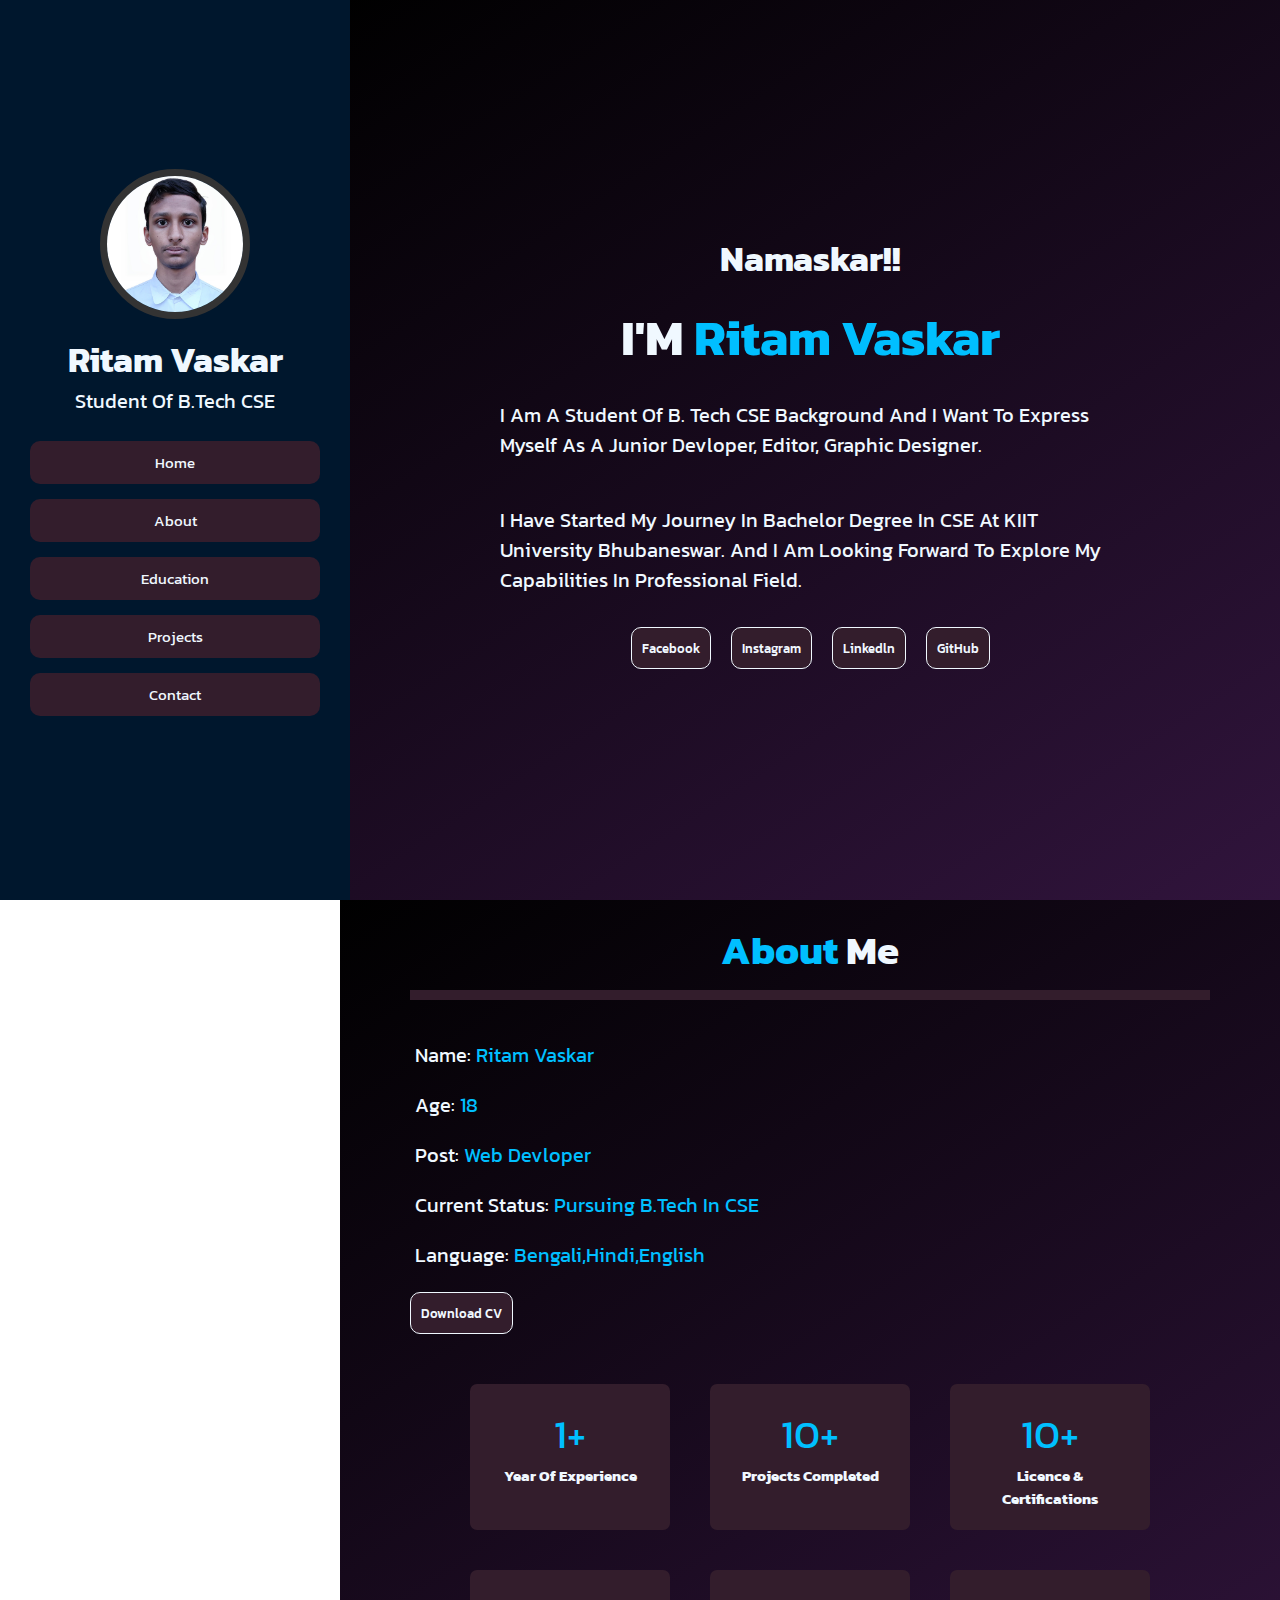
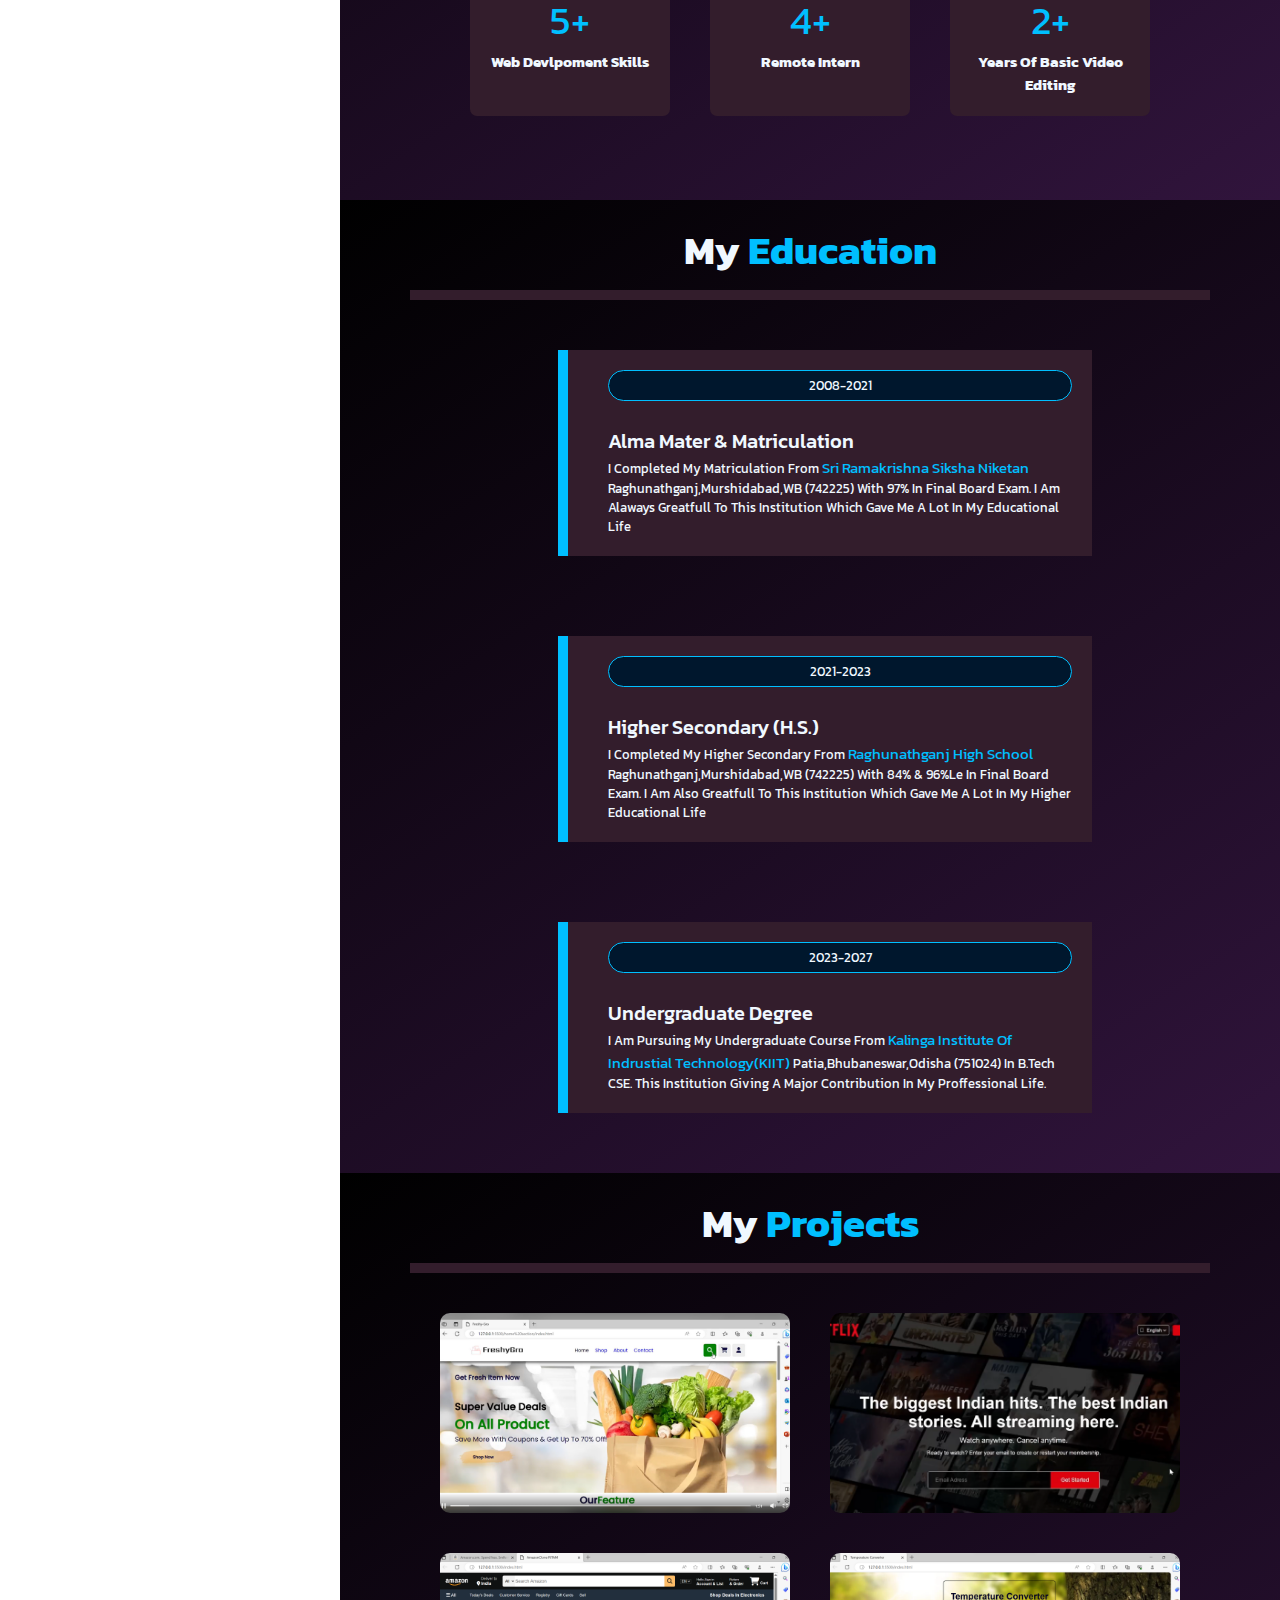
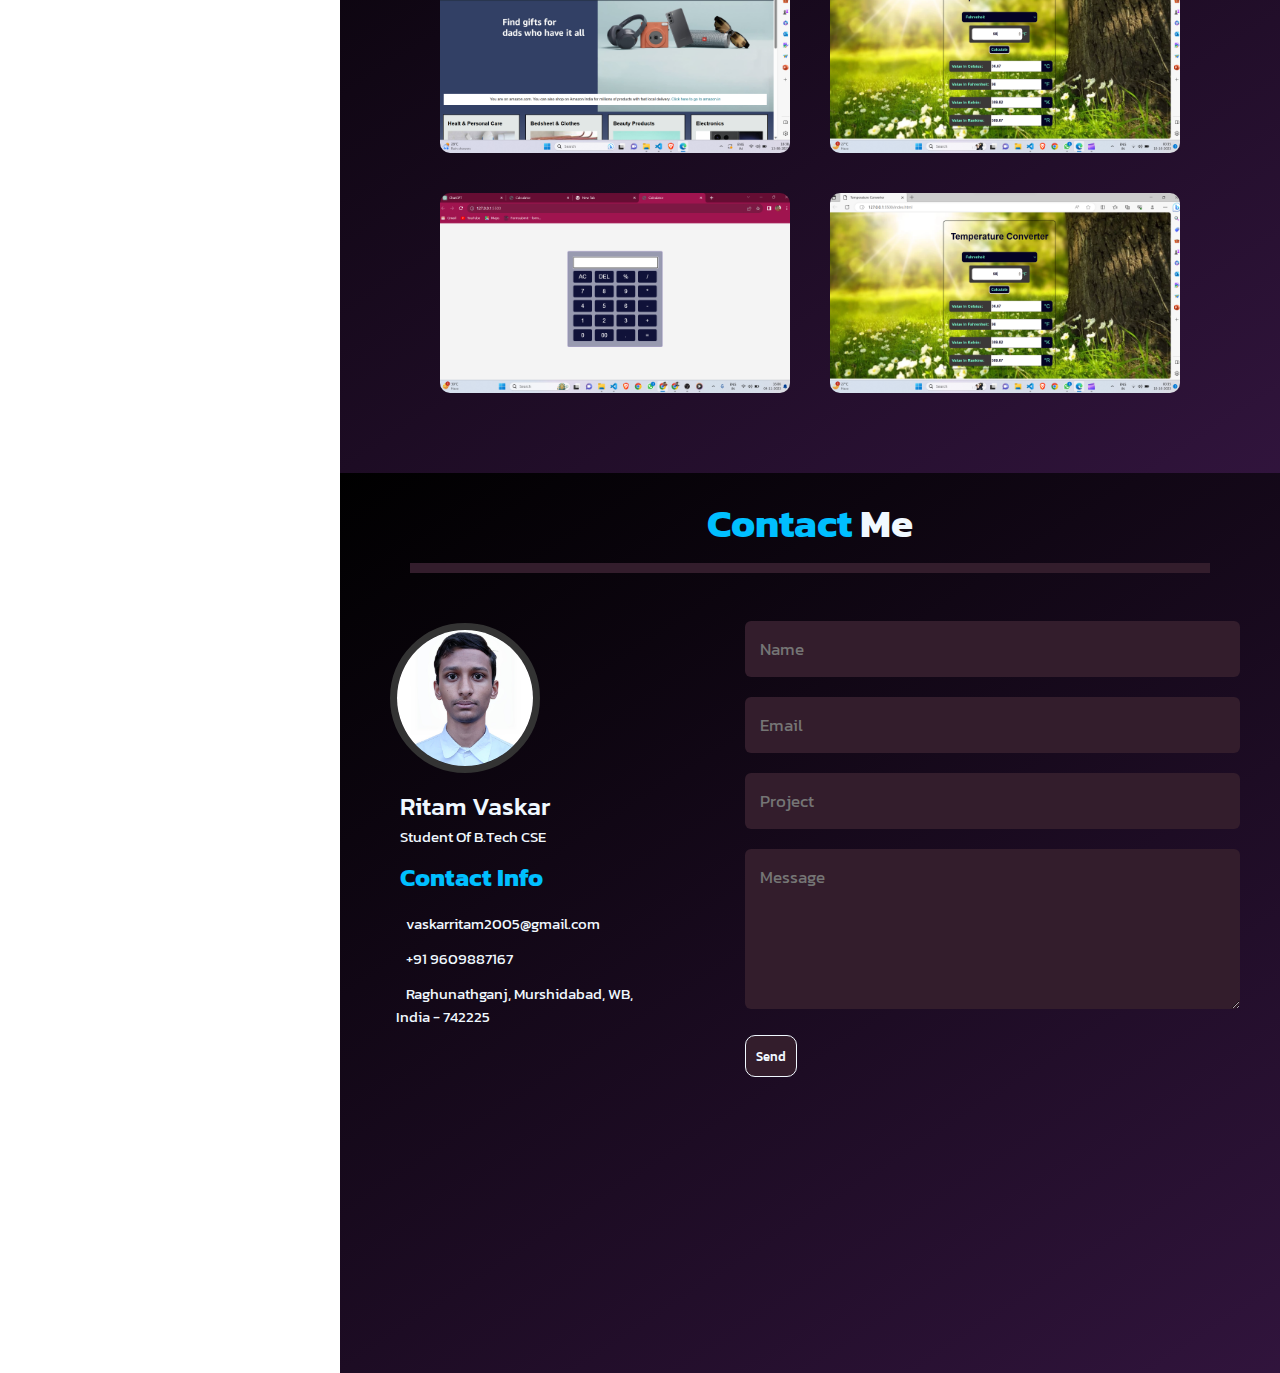
==== index.html @ bac32e94 "Update index.html" ====
<!DOCTYPE html>
<html lang="en">
<head>
    <meta charset="UTF-8">
    <meta name="viewport" content="width=device-width, initial-scale=1.0">
    <title>Ritam-Vaskar-Portfolio</title>

    <!--links-->

    <link rel="stylesheet" href="https://cdnjs.cloudflare.com/ajax/libs/font-awesome/6.4.2/css/all.min.css" integrity="sha512-z3gLpd7yknf1YoNbCzqRKc4qyor8gaKU1qmn+CShxbuBusANI9QpRohGBreCFkKxLhei6S9CQXFEbbKuqLg0DA==" crossorigin="anonymous" referrerpolicy="no-referrer" />

    <link rel="stylesheet" href="style.css"
</head>
<body>

    <header>
        <div class="user">
            <img src="image/71589d97-4c1b-4b88-b56e-559b7d3549d2.jpg" alt="">
            <h3 class="name">Ritam Vaskar</h3>
            <p>Student of B.Tech CSE</p>
        </div>

        <nav class="navbar">
            <ul>
                <li>
                    <a href="#home">Home</a>
                    <a href="#about">About</a>
                    <a href="#education">Education</a>
                    <a href="#projects">Projects</a>
                    <a href="#contact">Contact</a>
                </li>
            </ul>
        </nav>
    </header>


<div id="menu" class="fas fa-bars"></div>



<!--home section-->


<section class="home" id="home">
    <h3>Namaskar!!</h3>
    <h1>I'M <span>Ritam Vaskar</span></h1>
    <p>I am a Student Of B. Tech CSE
        background and I want to
        express myself as a Junior
        Devloper, Editor, graphic
        designer.</p>
    <br>
        <p>I have started my journey in bachelor degree
        in CSE at KIIT University Bhubaneswar. And I
        am looking forward to explore my capabilities
        in professional field.</p>
    <div class="row">
        <a href="https://www.facebook.com/profile.php?id=100042004065718" target="_blank"><button class="btn"><i class="fa-brands fa-facebook"></i> facebook</button></a>

        <a href="https://www.instagram.com/ritamvaskar2005/?fbclid=IwAR0okEvLc_S3HqrlIDtaoz6iPxHwb0wXn4JwnFYdyAsdbYr-fe0gLW3Gccg" target="_blank"><button class="btn"><i class="fa-brands fa-instagram"></i> instagram</button></a>

        <a href="https://www.linkedin.com/in/ritam-vaskar-50627527a?fbclid=IwAR1bpBOdCyM2QHdjg2BVPG0GhheUA1E9WBW1Sy7CMyDZDxoFxHBHNCN7ONY" target="_blank"><button class="btn"><i class="fa-brands fa-linkedin"></i> linkedln</button></a>

        <a href="https://github.com/Ritam-Vaskar" target="_blank"><button class="btn"><i class="fa-brands fa-github"></i> GitHub</button></a>


    </div>
    
</section>



<!--about section-->

<section class="about" id="about">
    <h1 class="heading"> <span>About</span> Me</h1>

    <div class="row">

        <div class="info">
            <h3><span>Name:</span>Ritam Vaskar</h3>
            <h3><span>Age:</span>18</h3>
            <h3><span>Post:</span>Web Devloper</h3>
            <h3><span>Current status:</span>pursuing b.Tech in CSE</h3>
            <h3><span>language:</span>bengali,hindi,english</h3>
            
            <a href="https://drive.google.com/file/d/1c2h3rxXCWkTcUerTLxMYLpYBZhqg-gGf/view?usp=sharing" target="_blank"><button class="btn">Download CV <i class="fas fa-download"></i></button></a>
        </div>


        <div class="counter">


            <div class="box">
                <span>1+</span>
                <h3>year of Experience</h3>
            </div>

            <div class="box">
                <span>10+</span>
                <h3>Projects completed</h3>
            </div>

            <div class="box">
                <span>10+</span>
                <h3>Licence & Certifications</h3>
            </div>

            <div class="box">
                <span>5+</span>
                <h3>Web devlpoment Skills</h3>
            </div>

            <div class="box">
                <span>4+</span>
                <h3>Remote Intern</h3>
            </div>

            <div class="box">
                <span>2+</span>
                <h3>years of basic Video Editing</h3>
            </div>
        </div>
    </div>
    
</section>


<!--education-->

<section class="education" id="education">
    <h1 class="heading">my <span>education</span></h1>

    <div class="box-container">


        <div class="box">
            
            <span class="year">2008-2021</span>
            <i class="fas fa-graduation-cap"></i>
            <h3>Alma mater & matriculation</h3>
            <p>I completed my matriculation from <span class="school">sri ramakrishna siksha niketan</span> raghunathganj,murshidabad,WB (742225) with 97% in final board exam. I am alaways greatfull to this institution which gave me a lot in my educational life</p>

        </div>


        <div class="box">
            
            <span class="year">2021-2023</span>
            <i class="fas fa-graduation-cap"></i>
            <h3>Higher Secondary (H.S.)</h3>
            <p>I completed my Higher secondary from <span class="school">raghunathganj high school</span>  raghunathganj,murshidabad,WB (742225) with 84% & 96%le in final board exam. I am also greatfull to this institution which gave me a lot in my higher educational life</p>
            
        </div>


        <div class="box">
            
            <span class="year">2023-2027</span>
            <i class="fas fa-graduation-cap"></i>
            <h3>undergraduate degree</h3>
            <p>I am pursuing my undergraduate course from <span class="school">Kalinga institute of indrustial technology(KIIT)</span> patia,Bhubaneswar,odisha (751024) in B.Tech CSE. this institution giving a major contribution in my proffessional life.</p>
            
        </div>
        
    </div>

</section>

<!--project-->

<section class="projects" id="projects">

    <h1 class="heading">my <span>projects</span></h1>

    <div class="box-container">

        <div class="box">
            <a href="https://www.linkedin.com/posts/ritam-vaskar-50627527a_connections-webdevlopment-frontend-activity-7115786878632534018-tKyA?utm_source=share&utm_medium=member_desktop" target="_blank"><img src="image/Screenshot 2023-10-28 202657.png" alt="project-1"></a>

            
        </div>

        <div class="box">
            <a href="https://www.linkedin.com/posts/ritam-vaskar-50627527a_connection-webdevlopment-netflix-activity-7123219443710595072-Dmja?utm_source=share&utm_medium=member_desktop" target="_blank"><img src="image/Screenshot 2023-10-28 202418.png" alt="project-1"></a>

            
        </div>

        <div class="box">
            <img src="image/Screenshot 2023-08-13 183843.png" alt="project-1">

            
        </div>

        <div class="box">
            <a href="https://www.linkedin.com/posts/ritam-vaskar-50627527a_connections-bharatintern-webdevlopment-activity-7117502788384796673-pnDU?utm_source=share&utm_medium=member_desktop" target="_blank"><img src="image/Screenshot 2023-10-10 003600.png" alt="project-1"></a>

            
        </div>

        <div class="box">
            <img src="image/Screenshot 2023-11-04 160648.png" alt="project-1">

            
        </div>

        <div class="box">
            <img src="image/Screenshot 2023-10-10 003600.png" alt="project-1">

          
        </div>
    </div>


</section>


<!--contact-->

<section class="contact" id="contact">
    <h1 class="heading"> <span>contact</span> Me</h1>

    <div class="row">

        <div class="content">

            <div class="user">
                <img src="image/71589d97-4c1b-4b88-b56e-559b7d3549d2.jpg" alt="">
                <h3 class="name">Ritam Vaskar</h3>
                <p>Student of B.Tech CSE</p>
            </div>

            <h3 class="title">contact info</h3>
            <div class="info">
                <h3> <i class="fas fa-envelope"></i>vaskarritam2005@gmail.com</h3>
                <h3> <i class="fas fa-phone"></i>+91 9609887167</h3>
                <h3> <i class="fas fa-map-marker-alt"></i>Raghunathganj, Murshidabad, WB, India - 742225</h3>
            </div>
        </div>

        <form action="https://formsubmit.co/ritamvaskar0@gmail.com" method="post" target="_blank">
            <input type="text" placeholder="Name" class="box">
            <input type="email" placeholder="Email" class="box">
            <input type="text" placeholder="Project" class="box">
            <textarea name="" id="" cols="10" rows="5" class="box" placeholder="Message"></textarea>

            <button type="submit" class="btn">send <i class="fas fa-paper-plane"></i></button>
        </form>
    </div>
</section>


    <!--jquery cdn link-->
    <script src="https://cdnjs.cloudflare.com/ajax/libs/jquery/3.7.1/jquery.min.js" integrity="sha512-v2CJ7UaYy4JwqLDIrZUI/4hqeoQieOmAZNXBeQyjo21dadnwR+8ZaIJVT8EE2iyI61OV8e6M8PP2/4hpQINQ/g==" crossorigin="anonymous" referrerpolicy="no-referrer"></script>

    <!--custom js file link-->

    <script src="script.js"></script>
    
</body>
</html>
---- style.css ----
@import url('https://fonts.googleapis.com/css2?family=Kanit:wght@300;400;500;700&display=swap');

*{
    font-family: 'Kanit', sans-serif;
    margin: 0;
    padding: 0;
    box-sizing: border-box;
    text-decoration: none;
    outline: none;
    border: none;
    text-transform: capitalize;
    transition: all 0.2s linear;
}

html{
    font-size: 62.5%;
    overflow-x: hidden;
}

body{
    
    overflow-x: hidden;
    padding-left: 34rem;
    color: aliceblue;
}


header {
    position: fixed;
    top: 0;
    left: 0;
    z-index: 1000;
    height: 100%;
    width: 35rem;
    background: #00172D;
    display: flex;
    align-items: center;
    justify-content: center;
    flex-flow: column;
    text-align: center;
    color: aliceblue;
}

header .user img{
    height: 15rem;
    width: 15rem;
    border-radius: 50%;
    object-fit: cover;
    margin-bottom: 1rem;
    border: .7rem solid #333;
    margin-top: 1rem;
    
}

header .user .name{
    font-size: 3.5rem;
    
}

header .user p{
    font-size: 2rem;
}

header .navbar {
    width: 100%;
}

header .navbar ul{
    list-style: none;
    padding: 1rem 3rem;

}

header .navbar ul li a{
    display: block;
    padding: 1rem;
    margin: 1.5rem 0;
    background: #331D2C;
    color: aliceblue;
    border-radius: 1rem;
    font-size: 1.5rem;
}

header .navbar ul li a:hover{
    background: aliceblue;
    color: #111;
}

#menu{
    position: fixed;
    top: 2rem;
    right: 2rem;
    background: #333;
    color: aliceblue;
    cursor: pointer;
    font-size: 2.5rem;
    padding: 1rem 1.5rem;
    z-index: 1000;
    display: none;
}

section{
    min-height: 100vh;
    padding: 1rem;
}

.home{
    display: flex;
    align-items: center;
    justify-content: center;
    flex-flow: column;
    padding: 0 15rem;
    background-image: linear-gradient(147deg, #000000 0%, #923cb5 300%);
}

.home h3{
    font-size: 3.5rem;

}

.home h1 {
    font-size: 5rem;
    padding: 1.5rem;
}


.home p{
    font-size: 2rem;
    padding: 1rem;
    padding-bottom: 2rem;
}

.home span{
    color: deepskyblue;
}

.btn{
    padding: 1rem;
    border-radius: 1rem;
    background-color: #331D2C;
    color: aliceblue;
    border: aliceblue 0.7px solid;
    margin-top: 1.2rem;
    cursor: pointer;
    font-weight: 500;
}

.home .row{
    display: flex;
    align-items: center;
    justify-content: center;
    flex-wrap: wrap;
    gap: 2rem;
    
}

.btn:hover{
    background-color: aliceblue;
    color: #111;
}


.about{
    background-image: linear-gradient(147deg, #000000 0%, #923cb5 300%);
}


.heading{
    text-align: center;
    margin: 0 6rem;
    font-size: 4rem;
    padding: 1rem;
    border-bottom: 1rem solid #331D2C;
}

.heading span{
    color: deepskyblue;
}


.about .row{
    display: flex;
    align-items: center;
    justify-content: center;
    flex-wrap: wrap;
    padding: 1rem 0;
}

.about .row .info{
    flex: 1 1 48rem;
    padding: 2rem 1rem;
    padding-left: 6rem;
}

.about .row .info h3{
    font-size: 2rem;
    color: deepskyblue;
    padding: 1rem 0;
    font-weight: normal;
}

.about .row .info h3 span{
    color: aliceblue;
    padding: 0 .5rem;
}

.about .row .counter{
    flex: 1 1 48rem;
    padding: 2rem 1rem;
    display: flex;
    justify-content: center;
    flex-wrap: wrap;
    padding: 1rem 0;
}


.about .row .counter .box{
    width: 20rem;
    background: #331D2C;
    text-align: center;
    padding: 2rem;
    margin: 2rem;
    border-radius: .7rem;
}

.about .row .counter .box span{
    font-size: 4rem;
    color: deepskyblue;

}

.about .row .counter .box h3{
    font-size: 1.5rem;
    color: aliceblue;
    
}


.education{
    background-image: linear-gradient(147deg, #000000 0%, #923cb5 300%);
}

.education .box-container{
    display: flex;
    align-items: center;
    justify-content: center;
    flex-wrap: wrap;
    padding: 1rem 0;
    padding-left: 3rem;
    

}

.education .box-container .box{
    width: 60%;
    margin: 4rem 1rem;
    padding: 2rem 2rem 2rem 4rem;
    border-left: 1rem solid deepskyblue;
    position: relative;
    background: #331D2C;
}

.education .box-container .box .year{
    font-size: 1.3rem;
    background-color: #00172D;
    color: aliceblue;
    padding: 0.5rem 1.2rem 0.5rem 1.2rem;
    border: .1rem deepskyblue solid;
    border-radius: 2rem;
    display: flex;
    align-items: center;
    justify-content: center;
}

.education .box-container .box i{
    display: flex;
    align-items: center;
    justify-content: center;
    font-size: 2.5rem;
    padding-top: 1.5rem;
    padding-bottom: 1rem;
}

.education .box-container .box h3 {
    font-size: 2rem;
    font-weight: 500;
}

.education .box-container .box p{
    font-size: 1.3rem;
    flex-wrap: wrap;
}

.education .box-container .box .school{
    font-size: 1.5rem;
    font-weight: 400;
    color: deepskyblue;
}


.projects{
    background-image: linear-gradient(147deg, #000000 0%, #923cb5 300%);
}


.projects .box-container{
    display: flex;
    align-items: center;
    justify-content: center;
    flex-wrap: wrap;
    padding: 2rem 0;
}


.projects .box-container .box{
    height: 20rem;
    width: 35rem;
    border-radius: 1rem;
    margin: 2rem;
    overflow: hidden;
    cursor: pointer;
}



.projects .box-container .box img{
    height: 100%;
    width: 100%;
    object-fit: cover;
}


.projects .box-container .box:hover img{
    transform: scale(1.2);
}


.contact{
    background-image: linear-gradient(147deg, #000000 0%, #923cb5 300%);
}


.contact .row{
    display: flex;
    align-items: center;
    justify-content: center;
    flex-wrap: wrap;
}


.contact .row .content{
    flex: 1 1 30rem;
    padding: 4rem;
    padding-bottom: 10rem;
}

.contact .row .content .title{
    font-size: 2.5rem;
    color: deepskyblue;
    padding: 1rem;
}


.contact .row .content .info h3{
    padding: 0.6rem;
    text-transform: none;
    font-size: 1.5rem;
    font-weight: 400;
}

.contact .row .content .info i{
    padding-right: 1rem;
}

.contact .row form{
    flex: 1 1 45rem;
    padding: 1rem;
    margin: 2rem;
    margin-bottom: 4rem;
    
}



.contact .row form .box{
    padding: 1.5rem;
    margin: 1rem 0;
    background: #331D2C;
    color: aliceblue;
    text-transform: none;
    font-size: 1.7rem;
    width: 100%;
    border-radius: .6rem;
}


.contact .content .user img{
    height: 15rem;
    width: 15rem;
    border-radius: 50%;
    object-fit: cover;
    margin-bottom: 1rem;
    border: .7rem solid #333;
    margin-top: 1rem;
    
}

.contact .user .name{
    font-size: 2.5rem;
    font-weight: 500;
    padding-left: 1rem;
    
}

.contact .user p{
    font-size: 1.5rem;
    padding-left: 1rem;
}










/*media queries*/

@media (max-width:1200px){
    html{
        font-size: 55%;
        
    }

    .home{
        padding: 1rem 4rem;
    }
}


@media (max-width:991px){
    header{
        left: -150%;
    }

    body{
        padding: 0;
    }

    #menu{
        display: block;
    }

    header.toggle{
        left: 0;
        
    }

    
}


@media (max-width:768px){
    html{
        font-size: 50%;
    }
    
}


@media (max-width:400px){
    header{
        width: 100vw;
    }

    .heading{
        margin: 0 3rem;
    }

    .about .row .counter .box{
        width: 100%;
    }

    .education .box-container .box{
        width: 100%;
        margin-right: 3rem;
    }

    .projects .box-container .box{
        width: 100%;
    }

    
}
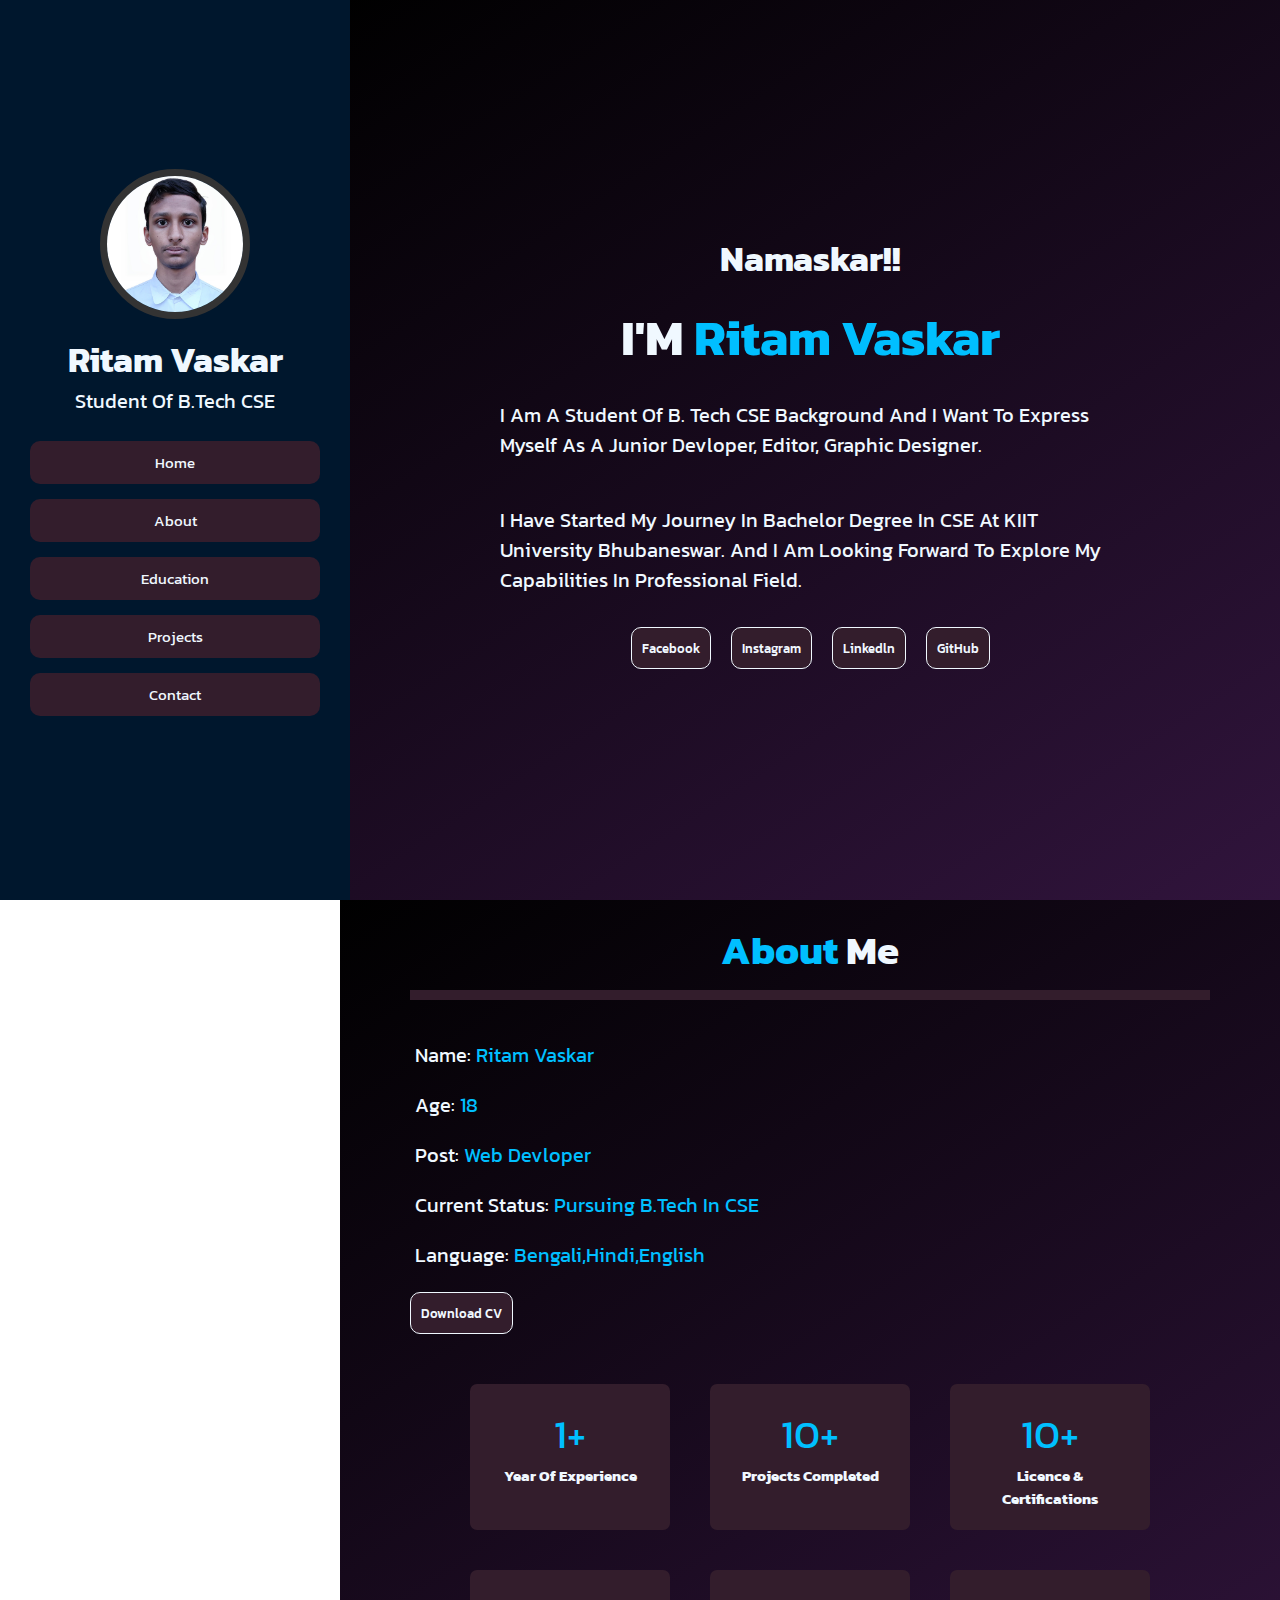
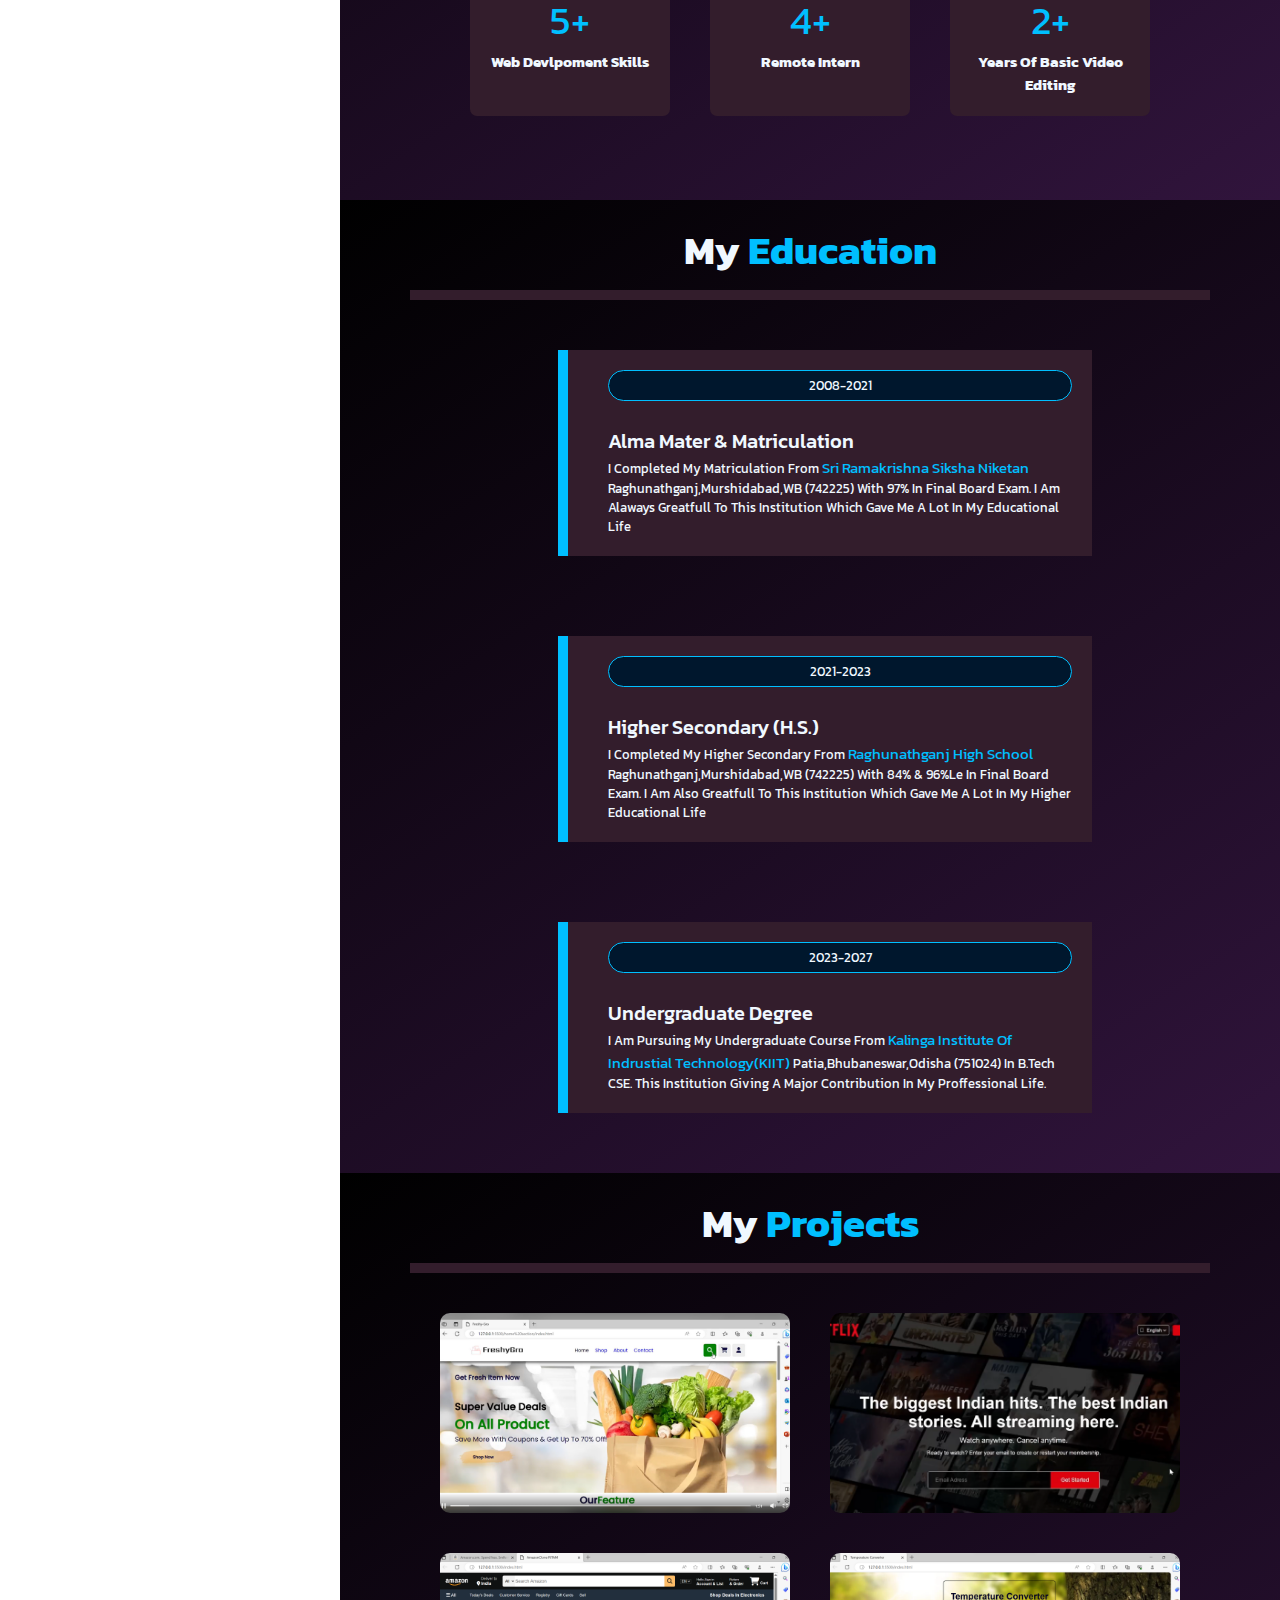
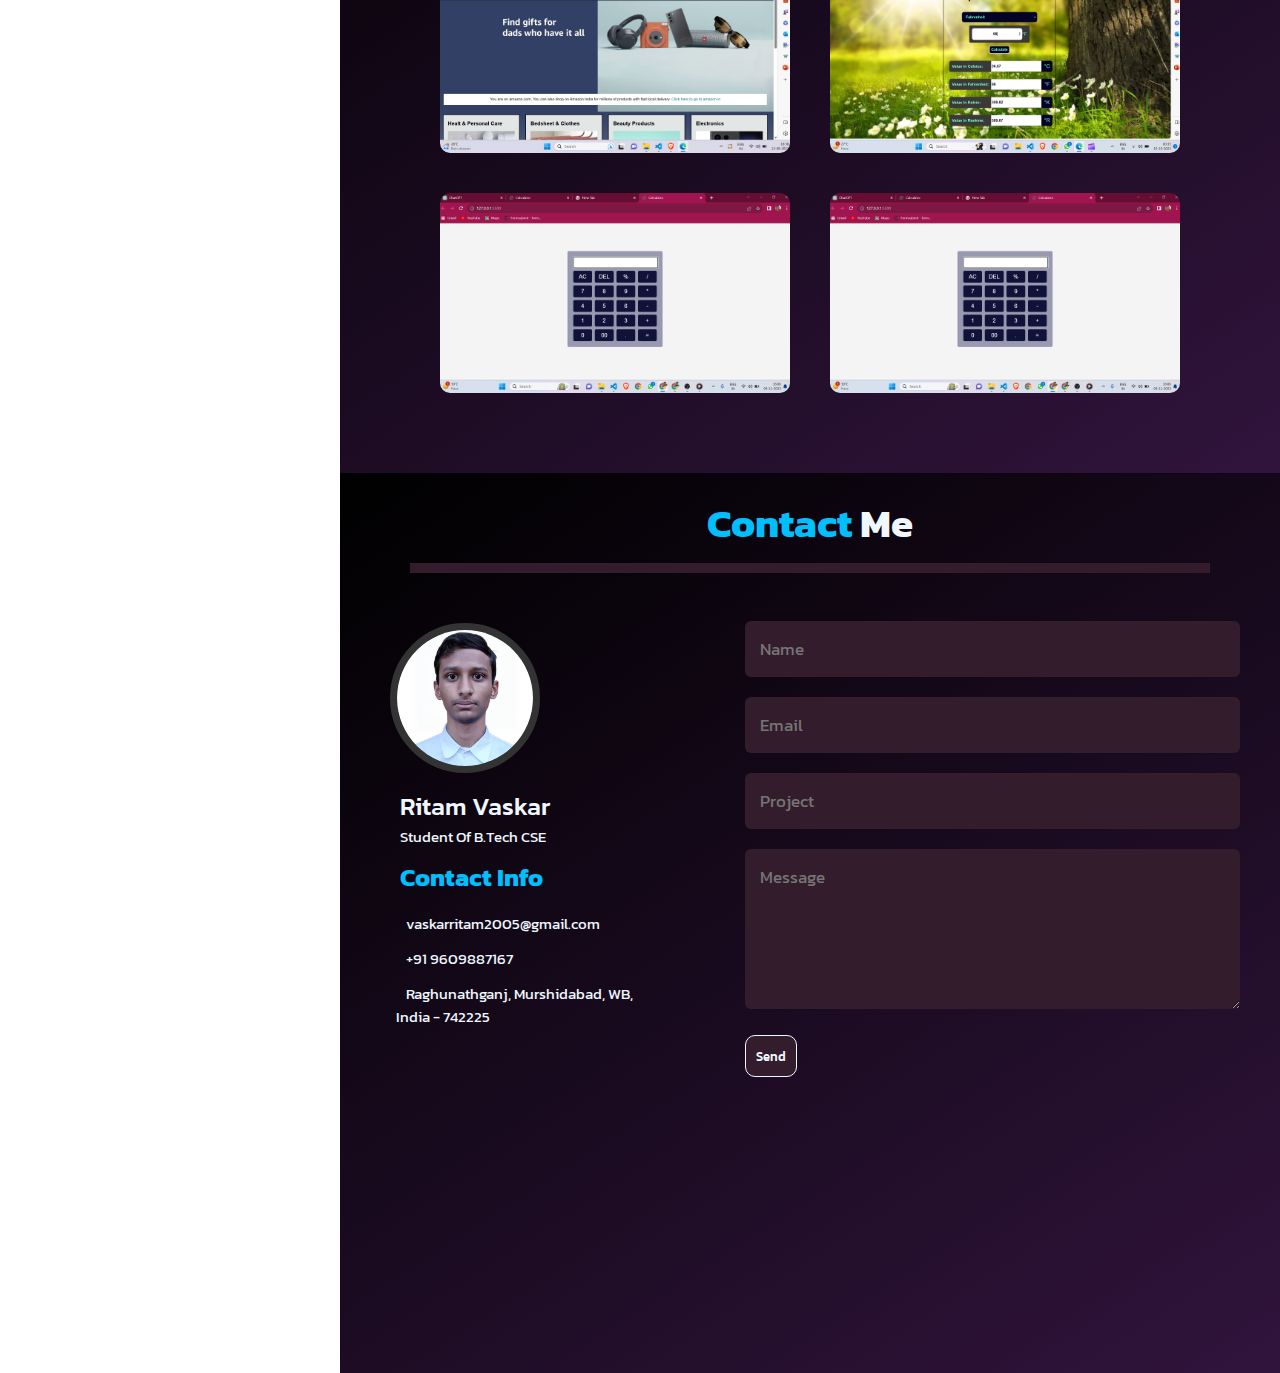
==== commit d1682a1a: "Update index.html" ====
--- a/index.html
+++ b/index.html
@@ -206,7 +206,7 @@
         </div>
 
         <div class="box">
-            <img src="image/Screenshot 2023-10-10 003600.png" alt="project-1">
+            <a href="https://ritam-vaskar.github.io/Calculator/" target="_blank"><img src="/image/Screenshot 2023-11-04 160648.png" alt=""></a>
 
           
         </div>
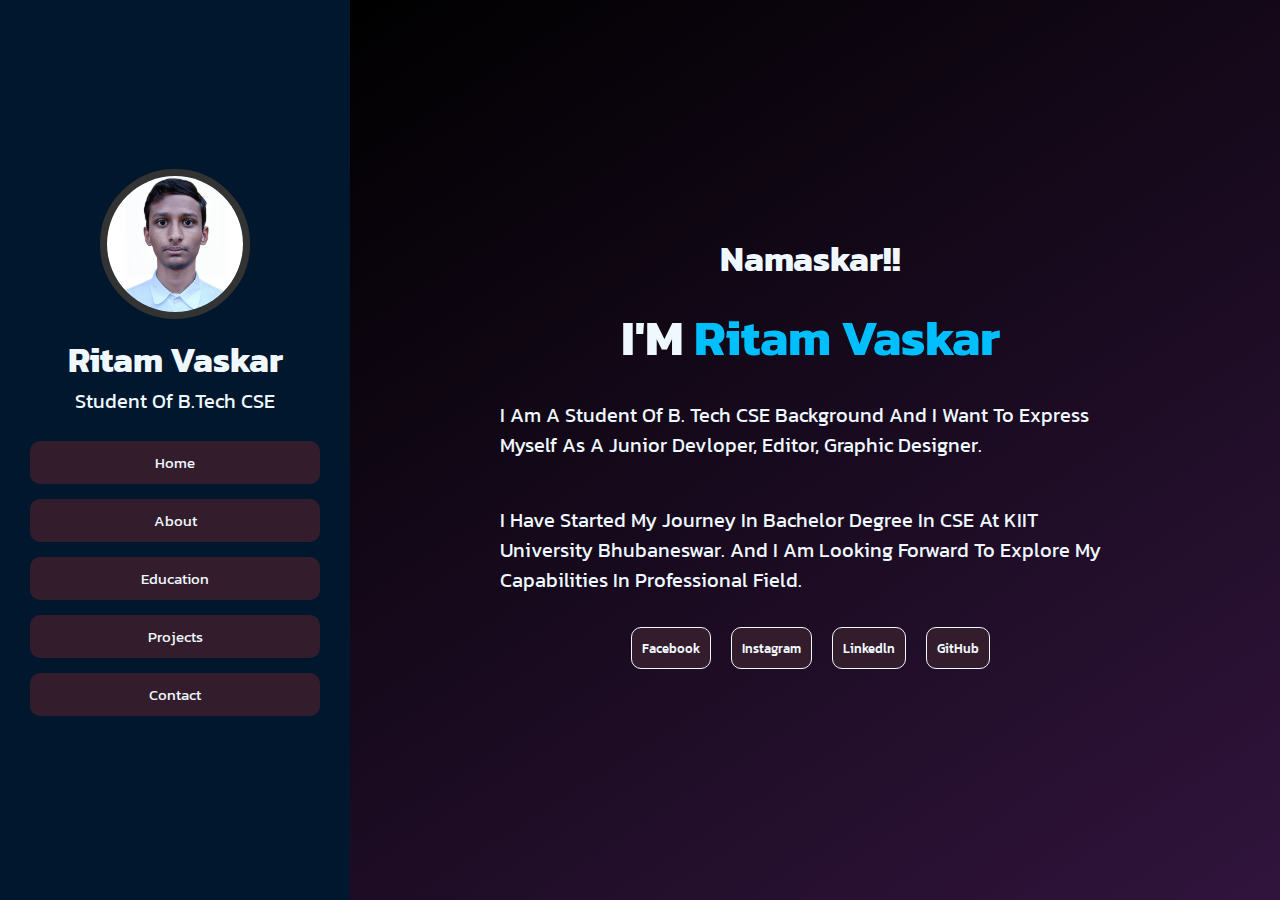
==== commit 29e2ce95: "updatePage" ====
--- a/index.html
+++ b/index.html
@@ -9,13 +9,13 @@
 
     <link rel="stylesheet" href="https://cdnjs.cloudflare.com/ajax/libs/font-awesome/6.4.2/css/all.min.css" integrity="sha512-z3gLpd7yknf1YoNbCzqRKc4qyor8gaKU1qmn+CShxbuBusANI9QpRohGBreCFkKxLhei6S9CQXFEbbKuqLg0DA==" crossorigin="anonymous" referrerpolicy="no-referrer" />
 
-    <link rel="stylesheet" href="style.css"
+    <link rel="stylesheet" href="/home/style.css">
 </head>
 <body>
 
     <header>
         <div class="user">
-            <img src="image/71589d97-4c1b-4b88-b56e-559b7d3549d2.jpg" alt="">
+            <img src="/image/71589d97-4c1b-4b88-b56e-559b7d3549d2.jpg" alt="">
             <h3 class="name">Ritam Vaskar</h3>
             <p>Student of B.Tech CSE</p>
         </div>
@@ -23,11 +23,11 @@
         <nav class="navbar">
             <ul>
                 <li>
-                    <a href="#home">Home</a>
-                    <a href="#about">About</a>
-                    <a href="#education">Education</a>
-                    <a href="#projects">Projects</a>
-                    <a href="#contact">Contact</a>
+                    <a href="/index.html">Home</a>
+                    <a href="/about/about.html">About</a>
+                    <a href="/education/edu.html">Education</a>
+                    <a href="/project/project.html">Projects</a>
+                    <a href="/contact/contact.html">Contact</a>
                 </li>
             </ul>
         </nav>
@@ -70,193 +70,12 @@
 
 
 
-<!--about section-->
-
-<section class="about" id="about">
-    <h1 class="heading"> <span>About</span> Me</h1>
-
-    <div class="row">
-
-        <div class="info">
-            <h3><span>Name:</span>Ritam Vaskar</h3>
-            <h3><span>Age:</span>18</h3>
-            <h3><span>Post:</span>Web Devloper</h3>
-            <h3><span>Current status:</span>pursuing b.Tech in CSE</h3>
-            <h3><span>language:</span>bengali,hindi,english</h3>
-            
-            <a href="https://drive.google.com/file/d/1c2h3rxXCWkTcUerTLxMYLpYBZhqg-gGf/view?usp=sharing" target="_blank"><button class="btn">Download CV <i class="fas fa-download"></i></button></a>
-        </div>
-
-
-        <div class="counter">
-
-
-            <div class="box">
-                <span>1+</span>
-                <h3>year of Experience</h3>
-            </div>
-
-            <div class="box">
-                <span>10+</span>
-                <h3>Projects completed</h3>
-            </div>
-
-            <div class="box">
-                <span>10+</span>
-                <h3>Licence & Certifications</h3>
-            </div>
-
-            <div class="box">
-                <span>5+</span>
-                <h3>Web devlpoment Skills</h3>
-            </div>
-
-            <div class="box">
-                <span>4+</span>
-                <h3>Remote Intern</h3>
-            </div>
-
-            <div class="box">
-                <span>2+</span>
-                <h3>years of basic Video Editing</h3>
-            </div>
-        </div>
-    </div>
-    
-</section>
-
-
-<!--education-->
-
-<section class="education" id="education">
-    <h1 class="heading">my <span>education</span></h1>
-
-    <div class="box-container">
-
-
-        <div class="box">
-            
-            <span class="year">2008-2021</span>
-            <i class="fas fa-graduation-cap"></i>
-            <h3>Alma mater & matriculation</h3>
-            <p>I completed my matriculation from <span class="school">sri ramakrishna siksha niketan</span> raghunathganj,murshidabad,WB (742225) with 97% in final board exam. I am alaways greatfull to this institution which gave me a lot in my educational life</p>
-
-        </div>
-
-
-        <div class="box">
-            
-            <span class="year">2021-2023</span>
-            <i class="fas fa-graduation-cap"></i>
-            <h3>Higher Secondary (H.S.)</h3>
-            <p>I completed my Higher secondary from <span class="school">raghunathganj high school</span>  raghunathganj,murshidabad,WB (742225) with 84% & 96%le in final board exam. I am also greatfull to this institution which gave me a lot in my higher educational life</p>
-            
-        </div>
-
-
-        <div class="box">
-            
-            <span class="year">2023-2027</span>
-            <i class="fas fa-graduation-cap"></i>
-            <h3>undergraduate degree</h3>
-            <p>I am pursuing my undergraduate course from <span class="school">Kalinga institute of indrustial technology(KIIT)</span> patia,Bhubaneswar,odisha (751024) in B.Tech CSE. this institution giving a major contribution in my proffessional life.</p>
-            
-        </div>
-        
-    </div>
-
-</section>
-
-<!--project-->
-
-<section class="projects" id="projects">
-
-    <h1 class="heading">my <span>projects</span></h1>
-
-    <div class="box-container">
-
-        <div class="box">
-            <a href="https://www.linkedin.com/posts/ritam-vaskar-50627527a_connections-webdevlopment-frontend-activity-7115786878632534018-tKyA?utm_source=share&utm_medium=member_desktop" target="_blank"><img src="image/Screenshot 2023-10-28 202657.png" alt="project-1"></a>
-
-            
-        </div>
-
-        <div class="box">
-            <a href="https://www.linkedin.com/posts/ritam-vaskar-50627527a_connection-webdevlopment-netflix-activity-7123219443710595072-Dmja?utm_source=share&utm_medium=member_desktop" target="_blank"><img src="image/Screenshot 2023-10-28 202418.png" alt="project-1"></a>
-
-            
-        </div>
-
-        <div class="box">
-            <img src="image/Screenshot 2023-08-13 183843.png" alt="project-1">
-
-            
-        </div>
-
-        <div class="box">
-            <a href="https://www.linkedin.com/posts/ritam-vaskar-50627527a_connections-bharatintern-webdevlopment-activity-7117502788384796673-pnDU?utm_source=share&utm_medium=member_desktop" target="_blank"><img src="image/Screenshot 2023-10-10 003600.png" alt="project-1"></a>
-
-            
-        </div>
-
-        <div class="box">
-            <img src="image/Screenshot 2023-11-04 160648.png" alt="project-1">
-
-            
-        </div>
-
-        <div class="box">
-            <a href="https://ritam-vaskar.github.io/Calculator/" target="_blank"><img src="/image/Screenshot 2023-11-04 160648.png" alt=""></a>
-
-          
-        </div>
-    </div>
-
-
-</section>
-
-
-<!--contact-->
-
-<section class="contact" id="contact">
-    <h1 class="heading"> <span>contact</span> Me</h1>
-
-    <div class="row">
-
-        <div class="content">
-
-            <div class="user">
-                <img src="image/71589d97-4c1b-4b88-b56e-559b7d3549d2.jpg" alt="">
-                <h3 class="name">Ritam Vaskar</h3>
-                <p>Student of B.Tech CSE</p>
-            </div>
-
-            <h3 class="title">contact info</h3>
-            <div class="info">
-                <h3> <i class="fas fa-envelope"></i>vaskarritam2005@gmail.com</h3>
-                <h3> <i class="fas fa-phone"></i>+91 9609887167</h3>
-                <h3> <i class="fas fa-map-marker-alt"></i>Raghunathganj, Murshidabad, WB, India - 742225</h3>
-            </div>
-        </div>
-
-        <form action="https://formsubmit.co/ritamvaskar0@gmail.com" method="post" target="_blank">
-            <input type="text" placeholder="Name" class="box">
-            <input type="email" placeholder="Email" class="box">
-            <input type="text" placeholder="Project" class="box">
-            <textarea name="" id="" cols="10" rows="5" class="box" placeholder="Message"></textarea>
-
-            <button type="submit" class="btn">send <i class="fas fa-paper-plane"></i></button>
-        </form>
-    </div>
-</section>
-
-
     <!--jquery cdn link-->
     <script src="https://cdnjs.cloudflare.com/ajax/libs/jquery/3.7.1/jquery.min.js" integrity="sha512-v2CJ7UaYy4JwqLDIrZUI/4hqeoQieOmAZNXBeQyjo21dadnwR+8ZaIJVT8EE2iyI61OV8e6M8PP2/4hpQINQ/g==" crossorigin="anonymous" referrerpolicy="no-referrer"></script>
 
     <!--custom js file link-->
 
-    <script src="script.js"></script>
+    <script src="/home/script.js"></script>
     
 </body>
-</html>
+</html>--- a/home/style.css
+++ b/home/style.css
@@ -0,0 +1,598 @@
+@import url('https://fonts.googleapis.com/css2?family=Kanit:wght@300;400;500;700&display=swap');
+
+*{
+    font-family: 'Kanit', sans-serif;
+    margin: 0;
+    padding: 0;
+    box-sizing: border-box;
+    text-decoration: none;
+    outline: none;
+    border: none;
+    text-transform: capitalize;
+    transition: all 0.2s linear;
+}
+
+html{
+    font-size: 62.5%;
+    overflow-x: hidden;
+}
+
+body{
+    
+    overflow-x: hidden;
+    padding-left: 34rem;
+    color: aliceblue;
+}
+
+
+header {
+    position: fixed;
+    top: 0;
+    left: 0;
+    z-index: 1000;
+    height: 100%;
+    width: 35rem;
+    background: #00172D;
+    display: flex;
+    align-items: center;
+    justify-content: center;
+    flex-flow: column;
+    text-align: center;
+    color: aliceblue;
+}
+
+header .user img{
+    height: 15rem;
+    width: 15rem;
+    border-radius: 50%;
+    object-fit: cover;
+    margin-bottom: 1rem;
+    border: .7rem solid #333;
+    margin-top: 1rem;
+    
+}
+
+header .user .name{
+    font-size: 3.5rem;
+    
+}
+
+header .user p{
+    font-size: 2rem;
+}
+
+header .navbar {
+    width: 100%;
+}
+
+header .navbar ul{
+    list-style: none;
+    padding: 1rem 3rem;
+
+}
+
+header .navbar ul li a{
+    display: block;
+    padding: 1rem;
+    margin: 1.5rem 0;
+    background: #331D2C;
+    color: aliceblue;
+    border-radius: 1rem;
+    font-size: 1.5rem;
+}
+
+header .navbar ul li a:hover{
+    background: aliceblue;
+    color: #111;
+}
+
+#menu{
+    position: fixed;
+    top: 2rem;
+    right: 2rem;
+    background: #333;
+    color: aliceblue;
+    cursor: pointer;
+    font-size: 2.5rem;
+    padding: 1rem 1.5rem;
+    z-index: 1000;
+    display: none;
+}
+
+section{
+    min-height: 100vh;
+    padding: 1rem;
+}
+
+.home{
+    display: flex;
+    align-items: center;
+    justify-content: center;
+    flex-flow: column;
+    padding: 0 15rem;
+    background-image: linear-gradient(147deg, #000000 0%, #923cb5 300%);
+}
+
+.home h3{
+    font-size: 3.5rem;
+
+}
+
+.home h1 {
+    font-size: 5rem;
+    padding: 1.5rem;
+}
+
+
+.home p{
+    font-size: 2rem;
+    padding: 1rem;
+    padding-bottom: 2rem;
+}
+
+.home span{
+    color: deepskyblue;
+}
+
+.btn{
+    padding: 1rem;
+    border-radius: 1rem;
+    background-color: #331D2C;
+    color: aliceblue;
+    border: aliceblue 0.7px solid;
+    margin-top: 1.2rem;
+    cursor: pointer;
+    font-weight: 500;
+}
+
+.home .row{
+    display: flex;
+    align-items: center;
+    justify-content: center;
+    flex-wrap: wrap;
+    gap: 2rem;
+    
+}
+
+.btn:hover{
+    background-color: aliceblue;
+    color: #111;
+}
+
+
+.about{
+    background-image: linear-gradient(147deg, #000000 0%, #923cb5 300%);
+}
+
+
+.heading{
+    text-align: center;
+    margin: 0 6rem;
+    font-size: 4rem;
+    padding: 1rem;
+    border-bottom: 1rem solid #331D2C;
+}
+
+.heading span{
+    color: deepskyblue;
+}
+
+
+.about .row{
+    display: flex;
+    align-items: center;
+    justify-content: center;
+    flex-wrap: wrap;
+    padding: 1rem 0;
+}
+
+.about .row .info{
+    flex: 1 1 48rem;
+    padding: 2rem 1rem;
+    padding-left: 6rem;
+}
+
+.about .row .info h3{
+    font-size: 2rem;
+    color: deepskyblue;
+    padding: 1rem 0;
+    font-weight: normal;
+}
+
+.about .row .info h3 span{
+    color: aliceblue;
+    padding: 0 .5rem;
+}
+
+.about .row .counter{
+    flex: 1 1 48rem;
+    padding: 2rem 1rem;
+    display: flex;
+    justify-content: center;
+    flex-wrap: wrap;
+    padding: 1rem 0;
+}
+
+
+.about .row .counter .box{
+    width: 20rem;
+    background: #331D2C;
+    text-align: center;
+    padding: 2rem;
+    margin: 2rem;
+    border-radius: .7rem;
+    display: flex;
+    align-items: center;
+    justify-content: space-between;
+    flex-direction: column;
+}
+
+.about .row .counter .box span{
+    font-size: 4rem;
+    color: deepskyblue;
+
+}
+
+.about .row .counter .box h3{
+    font-size: 1.5rem;
+    color: aliceblue;
+    
+}
+
+
+/*login page*/
+
+
+
+.card {
+    background-color: #331D2C;
+    border-radius: 5px;
+    padding: 20px;
+    box-shadow: 0px 0px 10px rgba(0, 0, 0, 0.2);
+    width: 300px;
+    text-align: center;
+    display: none; /* Initially hidden */
+}
+
+.card h2 {
+    margin-bottom: 20px;
+    font-size: 25px;
+}
+
+.card input[type="text"],
+.card input[type="password"] {
+    width: 100%;
+    padding: 10px;
+    margin-bottom: 15px;
+    border: 1px solid #ccc;
+    border-radius: 3px;
+}
+
+.card input[type="submit"] {
+    background-color: #eee;
+    color: #130f40;
+    border: none;
+    border-radius: 3px;
+    padding: 10px 20px;
+    cursor: pointer;
+    border: 1px solid #ccc;
+    border-radius: 3px;
+}
+
+.card input[type="submit"]:hover {
+    background-color: var(--green);
+    color: #fff;
+}
+
+/* Overlay for the pop-up */
+.overlay {
+    position: fixed;
+    top: 0;
+    left: 0;
+    width: 100%;
+    height: 100%;
+    background-color: rgba(0, 0, 0, 0.5);
+    display: none; /* Initially hidden */
+    justify-content: center;
+    align-items: center;
+}
+
+.skill-list{
+    display: flex;
+    align-items: center;
+    justify-content: center;
+    flex-direction: column;
+    font-size: 20px;
+    text-align: left;
+}
+
+
+
+.education{
+    background-image: linear-gradient(147deg, #000000 0%, #923cb5 300%);
+}
+
+.education .box-container{
+    display: flex;
+    align-items: center;
+    justify-content: center;
+    flex-wrap: wrap;
+    padding: 1rem 0;
+    padding-left: 3rem;
+    
+
+}
+
+.education .box-container .box{
+    width: 60%;
+    margin: 4rem 1rem;
+    padding: 2rem 2rem 2rem 4rem;
+    border-left: 1rem solid deepskyblue;
+    position: relative;
+    background: #331D2C;
+    /* display: flex;
+    align-items: center;
+    justify-content: center;
+    flex-direction: column; */
+}
+
+.education .box-container .box img{
+    display: block;
+    margin-left: auto;
+    margin-right: auto;
+    width: 50%;
+    padding-bottom: 10px;
+}
+
+.education .box-container .box button{
+    display: block;
+    margin-left: auto;
+    margin-right: auto;
+    width: 50%;
+    padding-bottom: 10px;
+}
+
+
+.education .box-container .box .year{
+    font-size: 1.3rem;
+    background-color: #00172D;
+    color: aliceblue;
+    padding: 0.5rem 1.2rem 0.5rem 1.2rem;
+    border: .1rem deepskyblue solid;
+    border-radius: 2rem;
+    display: flex;
+    align-items: center;
+    justify-content: center;
+}
+
+.education .box-container .box i{
+    display: flex;
+    align-items: center;
+    justify-content: center;
+    font-size: 2.5rem;
+    padding-top: 1.5rem;
+    padding-bottom: 1rem;
+}
+
+.education .box-container .box h3 {
+    font-size: 2rem;
+    font-weight: 500;
+    
+}
+
+.education .box-container .box p{
+    font-size: 1.3rem;
+    flex-wrap: wrap;
+}
+
+.education .box-container .box .school{
+    font-size: 1.5rem;
+    font-weight: 400;
+    color: deepskyblue;
+}
+
+.education .box-container .box .school a{
+    color: deepskyblue;
+}
+
+
+.projects{
+    background-image: linear-gradient(147deg, #000000 0%, #923cb5 300%);
+}
+
+
+.projects .box-container{
+    display: flex;
+    align-items: center;
+    justify-content: center;
+    flex-wrap: wrap;
+    padding: 2rem 0;
+}
+
+
+.projects .box-container .box{
+    height: 20rem;
+    width: 35rem;
+    border-radius: 1rem;
+    margin: 2rem;
+    overflow: hidden;
+    cursor: pointer;
+}
+
+
+
+.projects .box-container .box img{
+    height: 100%;
+    width: 100%;
+    object-fit: cover;
+}
+
+
+.projects .box-container .box:hover img{
+    transform: scale(1.2);
+}
+
+
+.contact{
+    background-image: linear-gradient(147deg, #000000 0%, #923cb5 300%);
+}
+
+
+.contact .row{
+    display: flex;
+    align-items: center;
+    justify-content: center;
+    flex-wrap: wrap;
+}
+
+
+.contact .row .content{
+    flex: 1 1 30rem;
+    padding: 4rem;
+    padding-bottom: 10rem;
+}
+
+.contact .row .content .title{
+    font-size: 2.5rem;
+    color: deepskyblue;
+    padding: 1rem;
+}
+
+
+.contact .row .content .info h3{
+    padding: 0.6rem;
+    text-transform: none;
+    font-size: 1.5rem;
+    font-weight: 400;
+}
+
+.contact .row .content .info i{
+    padding-right: 1rem;
+}
+
+.contact .row form{
+    flex: 1 1 45rem;
+    padding: 1rem;
+    margin: 2rem;
+    margin-bottom: 4rem;
+    
+}
+
+
+
+.contact .row form .box{
+    padding: 1.5rem;
+    margin: 1rem 0;
+    background: #331D2C;
+    color: aliceblue;
+    text-transform: none;
+    font-size: 1.7rem;
+    width: 100%;
+    border-radius: .6rem;
+}
+
+
+.contact .content .user img{
+    height: 15rem;
+    width: 15rem;
+    border-radius: 50%;
+    object-fit: cover;
+    margin-bottom: 1rem;
+    border: .7rem solid #333;
+    margin-top: 1rem;
+    
+}
+
+.contact .user .name{
+    font-size: 2.5rem;
+    font-weight: 500;
+    padding-left: 1rem;
+    
+}
+
+.contact .user p{
+    font-size: 1.5rem;
+    padding-left: 1rem;
+}
+
+
+
+
+
+
+
+
+
+
+/*media queries*/
+
+@media (max-width:1200px){
+    html{
+        font-size: 55%;
+        
+    }
+
+    .home{
+        padding: 1rem 4rem;
+    }
+}
+
+
+@media (max-width:991px){
+    header{
+        left: -150%;
+    }
+
+    body{
+        padding: 0;
+    }
+
+    #menu{
+        display: block;
+    }
+
+    header.toggle{
+        left: 0;
+        
+    }
+
+    
+}
+
+
+@media (max-width:768px){
+    html{
+        font-size: 50%;
+    }
+    .education .box-container .box{
+        width: 150%;
+        margin-right: 3rem;
+    }
+    
+}
+
+
+@media (max-width:400px){
+    header{
+        width: 100vw;
+    }
+
+    .heading{
+        margin: 0 3rem;
+    }
+
+    .about .row .counter .box{
+        width: 100%;
+    }
+
+    .education .box-container .box{
+        width: 150%;
+        margin-right: 3rem;
+    }
+
+    .projects .box-container .box{
+        width: 100%;
+    }
+
+    
+}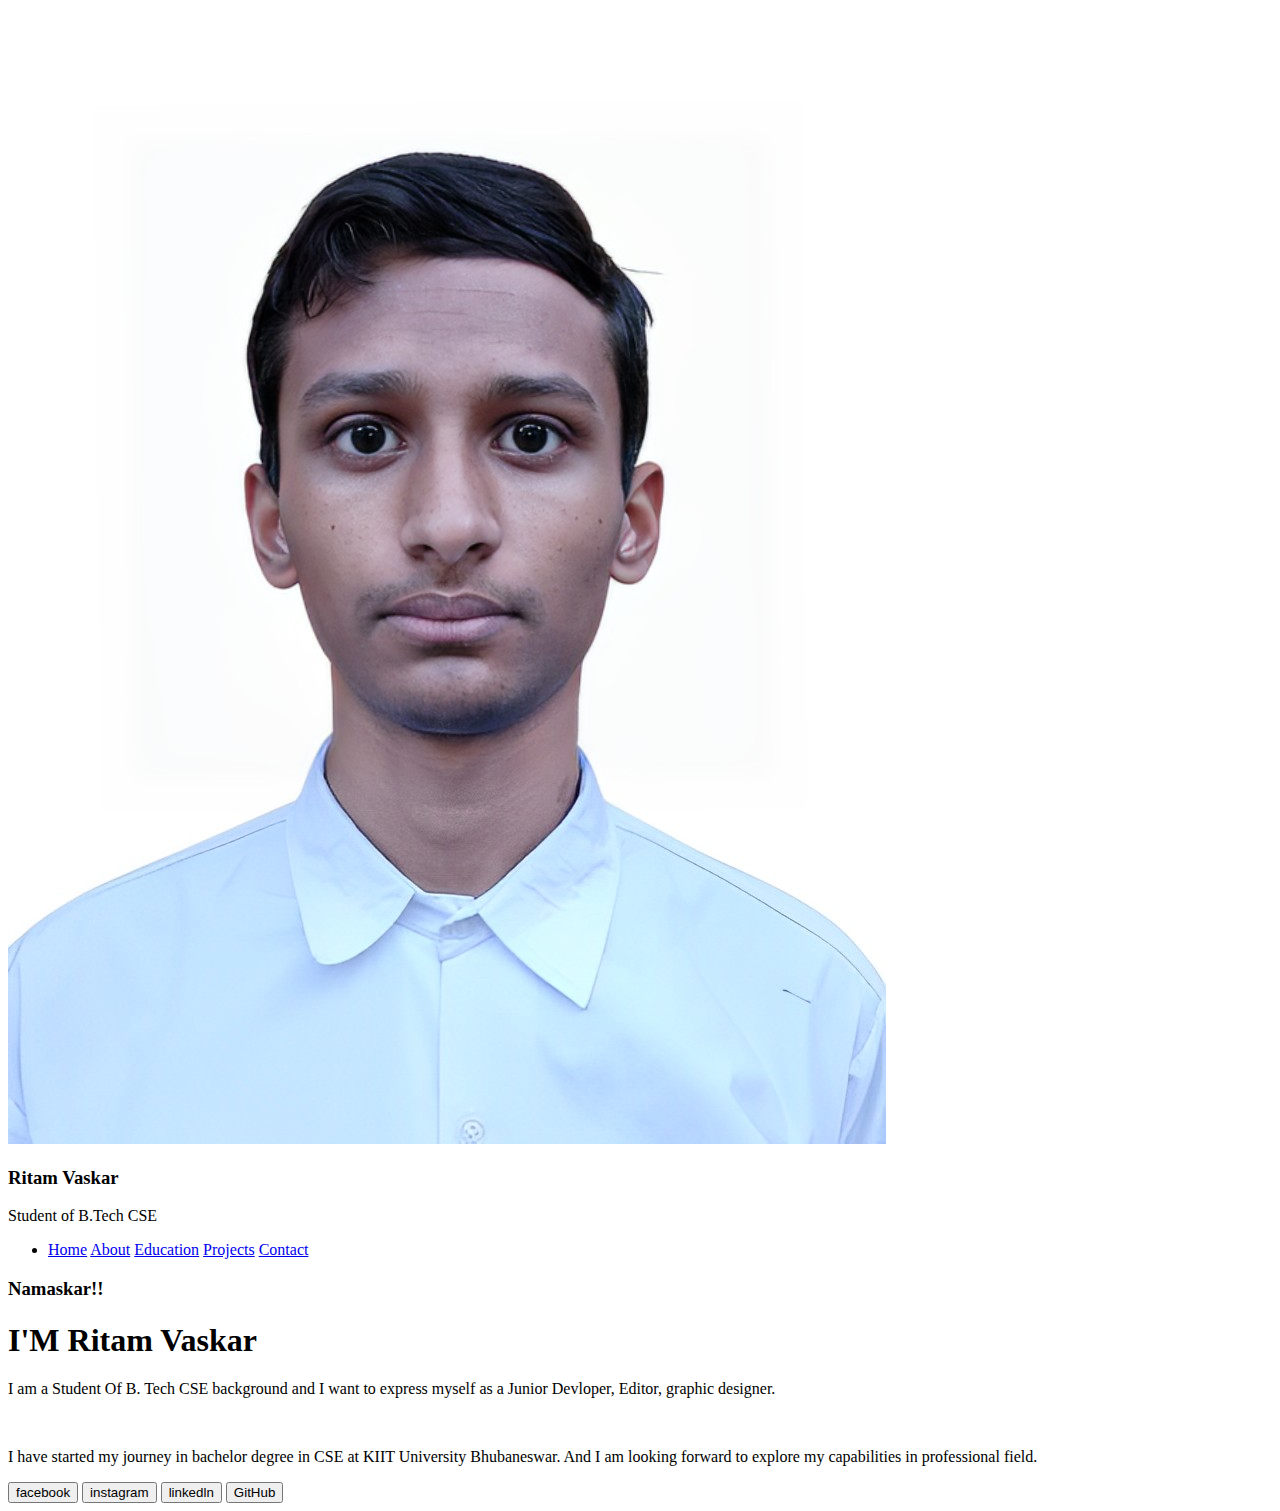
==== commit bbf789ac: "updatePath" ====
--- a/index.html
+++ b/index.html
@@ -9,7 +9,7 @@
 
     <link rel="stylesheet" href="https://cdnjs.cloudflare.com/ajax/libs/font-awesome/6.4.2/css/all.min.css" integrity="sha512-z3gLpd7yknf1YoNbCzqRKc4qyor8gaKU1qmn+CShxbuBusANI9QpRohGBreCFkKxLhei6S9CQXFEbbKuqLg0DA==" crossorigin="anonymous" referrerpolicy="no-referrer" />
 
-    <link rel="stylesheet" href="/home/style.css">
+    <link rel="stylesheet" href="/Ritam-Vaskar-Portfolio/style.css">
 </head>
 <body>
 
@@ -23,11 +23,11 @@
         <nav class="navbar">
             <ul>
                 <li>
-                    <a href="/index.html">Home</a>
-                    <a href="/about/about.html">About</a>
-                    <a href="/education/edu.html">Education</a>
-                    <a href="/project/project.html">Projects</a>
-                    <a href="/contact/contact.html">Contact</a>
+                    <a href="/Ritam-Vaskar-Portfolio/index.html">Home</a>
+                    <a href="/Ritam-Vaskar-Portfolio/about.html">About</a>
+                    <a href="/Ritam-Vaskar-Portfolio/edu.html">Education</a>
+                    <a href="/Ritam-Vaskar-Portfolio/project.html">Projects</a>
+                    <a href="/Ritam-Vaskar-Portfolio/contact.html">Contact</a>
                 </li>
             </ul>
         </nav>
@@ -75,7 +75,7 @@
 
     <!--custom js file link-->
 
-    <script src="/home/script.js"></script>
+    <script src="/Ritam-Vaskar-Portfolio/script.js"></script>
     
 </body>
 </html>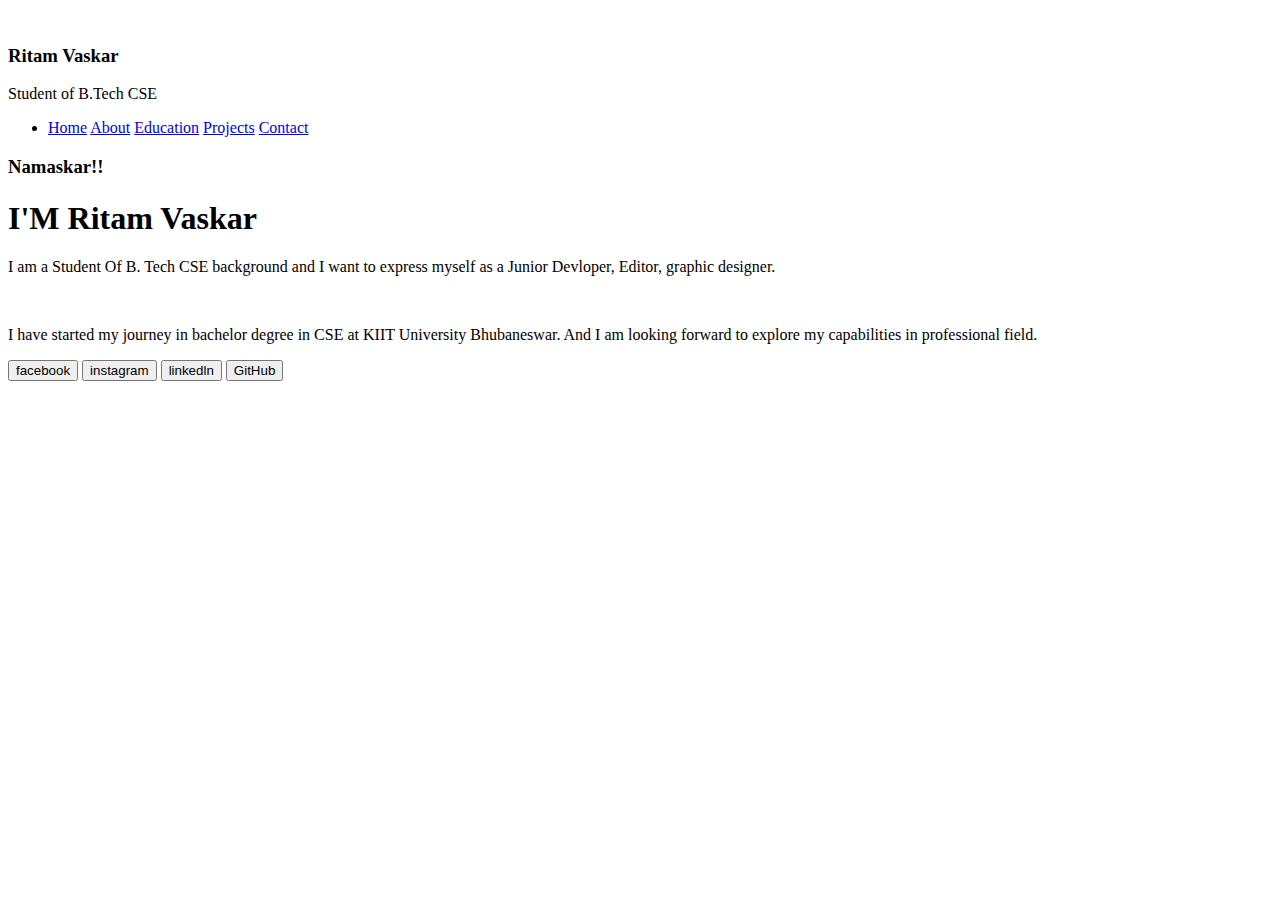
==== commit eaa9bbf9: "fixImage" ====
--- a/index.html
+++ b/index.html
@@ -15,7 +15,7 @@
 
     <header>
         <div class="user">
-            <img src="/image/71589d97-4c1b-4b88-b56e-559b7d3549d2.jpg" alt="">
+            <img src="/Ritam-Vaskar-Portfolio/image/71589d97-4c1b-4b88-b56e-559b7d3549d2.jpg" alt="">
             <h3 class="name">Ritam Vaskar</h3>
             <p>Student of B.Tech CSE</p>
         </div>
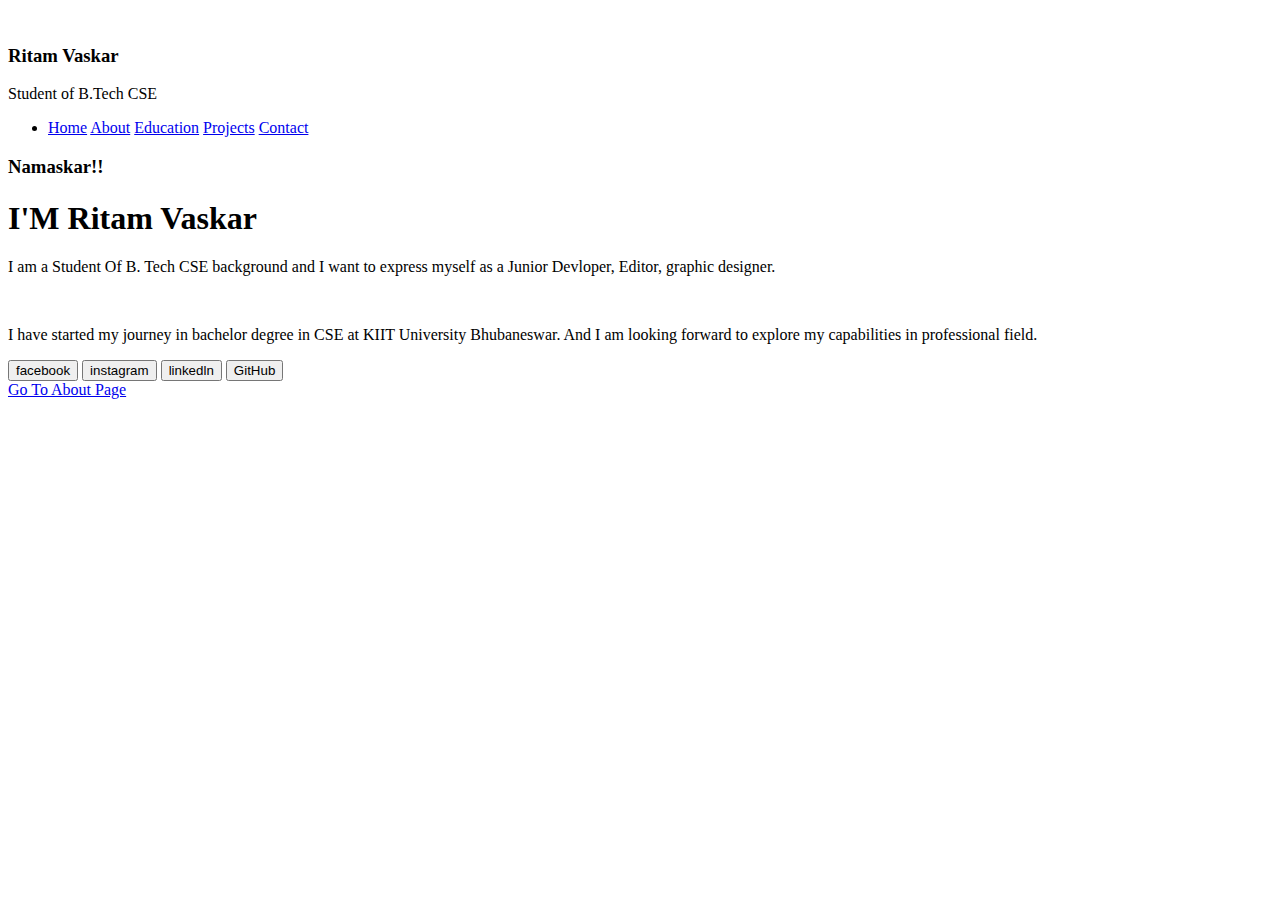
==== commit 0549b794: "css & show more (bug - pop up on About navigation )" ====
--- a/index.html
+++ b/index.html
@@ -65,6 +65,8 @@
 
 
     </div>
+
+    <div class="goto"><a href="/Ritam-Vaskar-Portfolio/about.html" class="btn">Go To About Page <i class="fa-solid fa-arrow-right"></i></a></div>
     
 </section>
 
